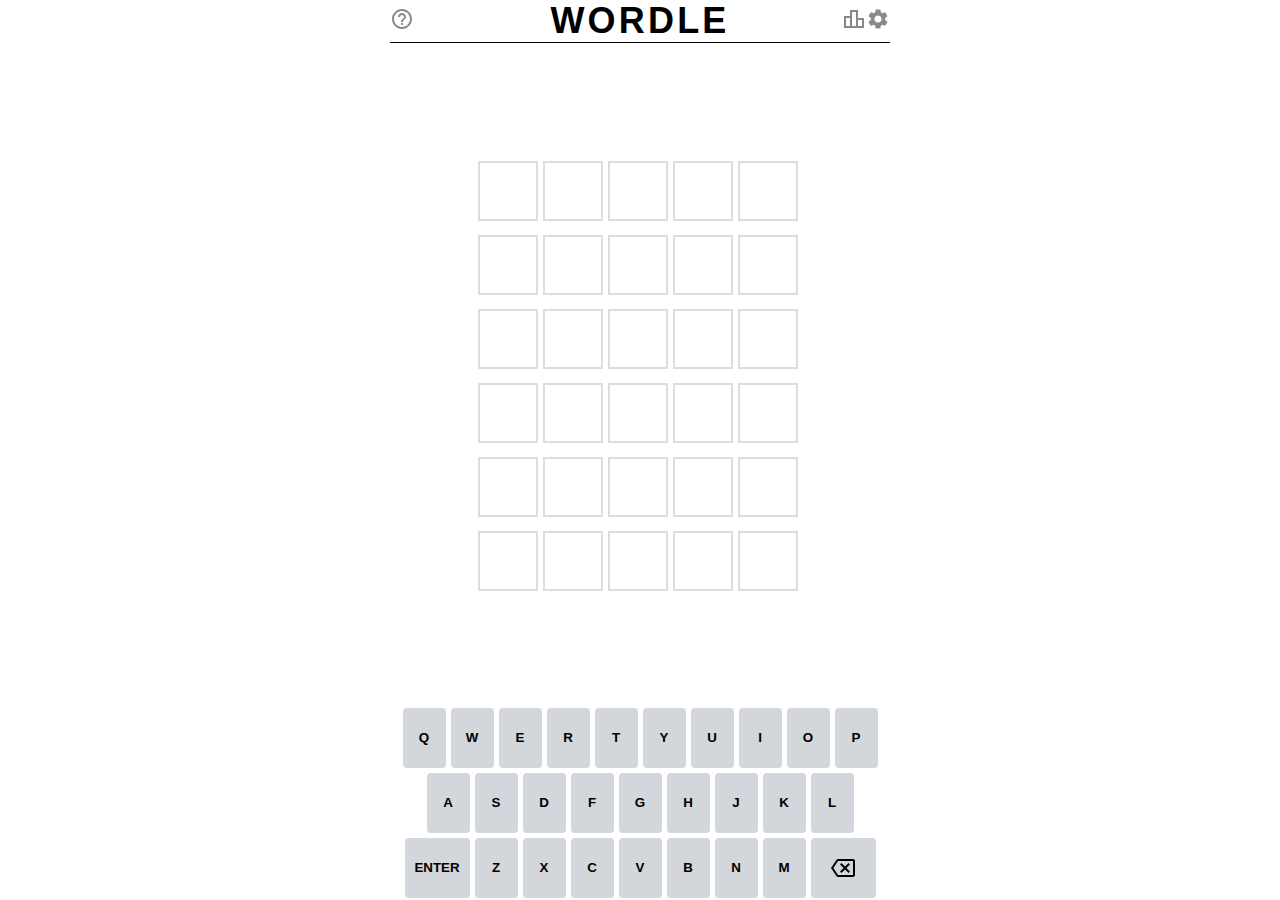
==== index.html @ 83757fde "Merge branch 'main' of https://github.com/manuelmanna/Wordle" ====
<!DOCTYPE html>
<html>

<head>
    <link rel="stylesheet" type="text/css" href="./static/js/grid.css">
    <meta charset="utf-8">
    <title>WORDLE</title>
    <style type="text/css">
    * {
        margin: 0;
        padding: 0;
        font-family: 'Clear Sans', 'Helvetica Neue', Arial, sans-serif;
    }

    header {
        display: flex;
        flex-direction: row;
        justify-content: space-between;
        align-items: center;
        width: 100%;
        border-bottom: 1px solid black;

    }

    #title {
        font-weight: 700;
        font-size: 36px;
        letter-spacing: 0.2rem;
        text-transform: uppercase;
        text-align: center;
    }

    .letterbox {
        width: 62px;
        height: 62px;
        border: 1px solid black;
        margin-right: 5px;
        margin-bottom: 5px;
    }

    #all {
        display: flex;
        flex-direction: column;
        align-items: center;
        justify-content: space-between;
    }

    #midcontainer .row {

        margin-left: auto;
        margin-right: auto;
        margin-top: 9px;
        display: flex;
        justify-content: space-between;
    }

    .letterbox {
        box-sizing: border-box;
        width: 60px;
        height: 60px;
        border: 2px solid #ddd;
        font-size: 24px;
        display: flex;
        align-items: center;
        justify-content: center;
        font-family: Helvetica, sans-serif;
        text-transform: uppercase;
        font-weight: 700;
    }

    #keyboard {
        max-width: 500px;
        margin-left: auto;
        margin-right: auto;
        display: flex;
        flex-wrap: wrap;
        justify-content: center;
        align-items: center;
    }

    .button {
        background-color: #d3d6da;
        box-sizing: border-box;
        display: flex;
        justify-content: center;
        align-items: center;
        border-radius: 4px;
        height: 60px;
        width: 43px;
        outline: none;
        border: none;
        padding: 0 5px;
        margin: 2.5px;
        font-weight: 700;
    }

    .button:hover {
        cursor: pointer;
    }

    #enter {
        width: 65px;
    }

    #backspace {
        width: 65px;
    }

    header div {
        flex: 1;
    }

    #lastcontainer {
        display: flex;
        justify-content: flex-end;
    }

    .hidden {
        display: none;
    }

    #errorletter {
        position: fixed;
        width: 100%;
        text-align: center;
        color: red;
        background-color: black;
        padding: 8px 8px;
    }
    </style>
</head>

<body>
    <div id="errorletter" class="hidden">
        <h2>Non abbastanza lettere</h2>
    </div>
    <section id="all" class="container">
        <header>
            <div>
                <a href=""><img src="./images/interrogativo.svg"></a>
            </div>
            <div>
                <h1 id="title">WORDLE</h1>
            </div>
            <div id="lastcontainer">
                <a href="#"><img src="./images/classifica.svg"></a>
                <a href="#"><img src="./images/settings.svg"></a>
            </div>
        </header>
        <div>
            <div id="midcontainer">
                <div class="row">
                    <div class="letterbox">
                    </div>
                    <div class="letterbox">
                    </div>
                    <div class="letterbox">
                    </div>
                    <div class="letterbox">
                    </div>
                    <div class="letterbox">
                    </div>
                </div>
                <div class="row">
                    <div class="letterbox">
                    </div>
                    <div class="letterbox">
                    </div>
                    <div class="letterbox">
                    </div>
                    <div class="letterbox">
                    </div>
                    <div class="letterbox">
                    </div>
                </div>
                <div class="row">
                    <div class="letterbox">
                    </div>
                    <div class="letterbox">
                    </div>
                    <div class="letterbox">
                    </div>
                    <div class="letterbox">
                    </div>
                    <div class="letterbox">
                    </div>
                </div>
                <div class="row">
                    <div class="letterbox">
                    </div>
                    <div class="letterbox">
                    </div>
                    <div class="letterbox">
                    </div>
                    <div class="letterbox">
                    </div>
                    <div class="letterbox">
                    </div>
                </div>
                <div class="row">
                    <div class="letterbox">
                    </div>
                    <div class="letterbox">
                    </div>
                    <div class="letterbox">
                    </div>
                    <div class="letterbox">
                    </div>
                    <div class="letterbox">
                    </div>
                </div>
                <div class="row">
                    <div class="letterbox">
                    </div>
                    <div class="letterbox">
                    </div>
                    <div class="letterbox">
                    </div>
                    <div class="letterbox">
                    </div>
                    <div class="letterbox">
                    </div>
                </div>
            </div>
        </div>
        <div id="keyboard">
            <button class="button Q">Q</button>
            <button class="button W">W</button>
            <button class="button E">E</button>
            <button class="button R">R</button>
            <button class="button T">T</button>
            <button class="button Y">Y</button>
            <button class="button U">U</button>
            <button class="button I">I</button>
            <button class="button O">O</button>
            <button class="button P">P</button>
            <button class="button A">A</button>
            <button class="button S">S</button>
            <button class="button D">D</button>
            <button class="button F">F</button>
            <button class="button G">G</button>
            <button class="button H">H</button>
            <button class="button J">J</button>
            <button class="button K">K</button>
            <button class="button L">L</button>
            <button class="button enter" id="enter">ENTER</button>
            <button class="button Z">Z</button>
            <button class="button X">X</button>
            <button class="button C">C</button>
            <button class="button V">V</button>
            <button class="button B">B</button>
            <button class="button N">N</button>
            <button class="button M">M</button>
            <button class="button delete" id="backspace"><img src="./images/backspace.svg"></button>
        </div>
    </section>
    <script type="text/javascript">
    function getRandomInt(min, max) {
        min = Math.ceil(min);
        max = Math.floor(max);
        return Math.floor(Math.random() * (max - min + 1)) + min;
    }


    let index = 0;
    let word = [];
    let erroreletter = document.querySelector("#errorletter")
    let vocabulary = ["citta", "treno", "isdft", "pausa"]
    let chosenword = vocabulary[0]
    let keyboardletters = document.querySelectorAll(".button")

    let selectedWord = vocabulary[getRandomInt(0, vocabulary.length - 1)]

    function fillLetter(value) {
        /* RIEMPIRE LA LETTERA CORRENTE */
        // [ "", "", "", "", "" ]
        word[index] = value

        let currentRow = document.querySelectorAll('.row')[0]

        currentRow.children[index].innerHTML = value
        index++
    }

    function checkWord() {
        let parolauser = ""
        if (word.length === 5) {
            for (let i = 0; i < word.length; i++) {
                parolauser = parolauser + word[i]
            }
            if (parolauser.toUpperCase() === chosenword.toUpperCase()) {
                console.log("TROVATA")
            } else {
                console.log("NON TROVATA RIPROVA")
            }
        } else {
            errorletter.classList.remove("hidden")
            setTimeout(function() {
                erroreletter.classList.add("hidden")
            }, 1250)
        }

    }

    function eraseLetter() {
        // cancella l'ultima lettera inserita e aggiorna la riga
        if (index > 0) {
            index--
            let currentRow = document.querySelectorAll('.row')[0]
            console.log(word)
            word.pop()
            currentRow.children[index].innerHTML = " "


        }



    }

    function checkinput(event) {
        let inseribile = true
        if (event >= 65 && event <= 90 || event === 13 || event === 8) {
            return inseribile
        } else {
            inseribile = false
            return inseribile
        }
    }
    document.addEventListener('keydown', function(e) {
        erroreletter.classList.add("hidden")
        if (checkinput(e.keyCode)) {
            if (e.key === 'Enter') {
                checkWord()
            } else if (e.key === 'Backspace') {
                eraseLetter()
            } else if (index < 5) {
                fillLetter(e.key)
            }
        }
    });
    //Prova event listener per la tastiera su schermo 1.0 (sicuramente c'è un modo per migliorarlo)
    /* 
	Cose da risolvere:
	-Funzione del backspace: cancella solo l'utlima lettera (solo se si usa quello della tastiera)

    */
    for (let i = 0; i < keyboardletters.length; i++) {
        let key = keyboardletters[i]
        key.addEventListener("click", function(e) {
            let letterkey = ""
            if (keyboardletters[i].classList.contains("A")) {
                letterkey = "A"
            } else if (keyboardletters[i].classList.contains("B")) {
                letterkey = "B"
            } else if (keyboardletters[i].classList.contains("C")) {
                letterkey = "C"
            } else if (keyboardletters[i].classList.contains("D")) {
                letterkey = "D"
            } else if (keyboardletters[i].classList.contains("E")) {
                letterkey = "E"
            } else if (keyboardletters[i].classList.contains("F")) {
                letterkey = "F"
            } else if (keyboardletters[i].classList.contains("G")) {
                letterkey = "G"
            } else if (keyboardletters[i].classList.contains("H")) {
                letterkey = "H"
            } else if (keyboardletters[i].classList.contains("I")) {
                letterkey = "I"
            } else if (keyboardletters[i].classList.contains("J")) {
                letterkey = "J"
            } else if (keyboardletters[i].classList.contains("K")) {
                letterkey = "K"
            } else if (keyboardletters[i].classList.contains("L")) {
                letterkey = "L"
            } else if (keyboardletters[i].classList.contains("M")) {
                letterkey = "M"
            } else if (keyboardletters[i].classList.contains("N")) {
				letterkey = "N"
            } else if (keyboardletters[i].classList.contains("O")) {
            	letterkey = "O"
            } else if (keyboardletters[i].classList.contains("P")) {
				letterkey = "P"
            } else if (keyboardletters[i].classList.contains("Q")) {
            	letterkey = "Q"
            } else if (keyboardletters[i].classList.contains("R")) {
				letterkey = "R"
            } else if (keyboardletters[i].classList.contains("S")) {
            	letterkey = "S"
            } else if (keyboardletters[i].classList.contains("T")) {
            	letterkey = "T"
            } else if (keyboardletters[i].classList.contains("U")) {
            	letterkey = "U"
            } else if (keyboardletters[i].classList.contains("V")) {
            	letterkey = "V"
            } else if (keyboardletters[i].classList.contains("W")) {
            	letterkey = "W"
            } else if (keyboardletters[i].classList.contains("X")) {
            	letterkey = "X"
            } else if (keyboardletters[i].classList.contains("Y")) {
            	letterkey = "Y"
            } else if (keyboardletters[i].classList.contains("Z")) {
            	letterkey = "Z"
            }
            if(keyboardletters[i].classList.contains("enter")) {
            	checkWord()
            }else if(keyboardletters[i].classList.contains("delete")) {
            	eraseLetter()
            }else if(index < 5) {
                fillLetter(letterkey)
            }
            
        })
    }
    </script>
</body>

</html>
---- static/js/grid.css ----
.container{
	width: 500px;
	margin-left: auto;
	margin-right: auto;
	height: 100vh;
	}
.container > .row{
	display: flex;
	flex-direction: row;
	margin: 0;
	padding: 0;
}
.container > .row > .col-1{
	flex-basis: 100%;
	flex-grow: 0;
	flex-shrink: 0;
}

.container > .row > .col-2{
	flex-basis: calc(100%/2);
	flex-grow: 0;
	flex-shrink: 0;
}
.container > .row > .col-3{
	flex-basis: calc(100%/3);
	flex-grow: 0;
	flex-shrink: 0;
}
.container > .row > .col-4{
	flex-basis: calc(100%/4);
	flex-grow: 0;
	flex-shrink: 0;
}

.container > .row > .col-5{
	flex-basis: calc(100%/5);
	flex-grow: 0;
	flex-shrink: 0;
}
.container > .row > .col-6{
	flex-basis: calc(100%/6);
	flex-grow: 0;
	flex-shrink: 0;
}
.container > .row > .col-7{
	flex-basis: calc(100%/7);
	flex-grow: 0;
	flex-shrink: 0;
}

.container > .row > .col-8{
	flex-basis: calc(100%/8);
	flex-grow: 0;
	flex-shrink: 0;
}
.container > .row > .col-9{
	flex-basis: calc(100%/9);
	flex-grow: 0;
	flex-shrink: 0;
}
.container > .row > .col-10{
	flex-basis: calc(100%/10);
	flex-grow: 0;
	flex-shrink: 0;
}

.container > .row > .col-11{
	flex-basis: calc(100%/11);
	flex-grow: 0;
	flex-shrink: 0;
}
.container > .row > .col-12{
	flex-basis: calc(100%/12);
	flex-grow: 0;
	flex-shrink: 0;
}
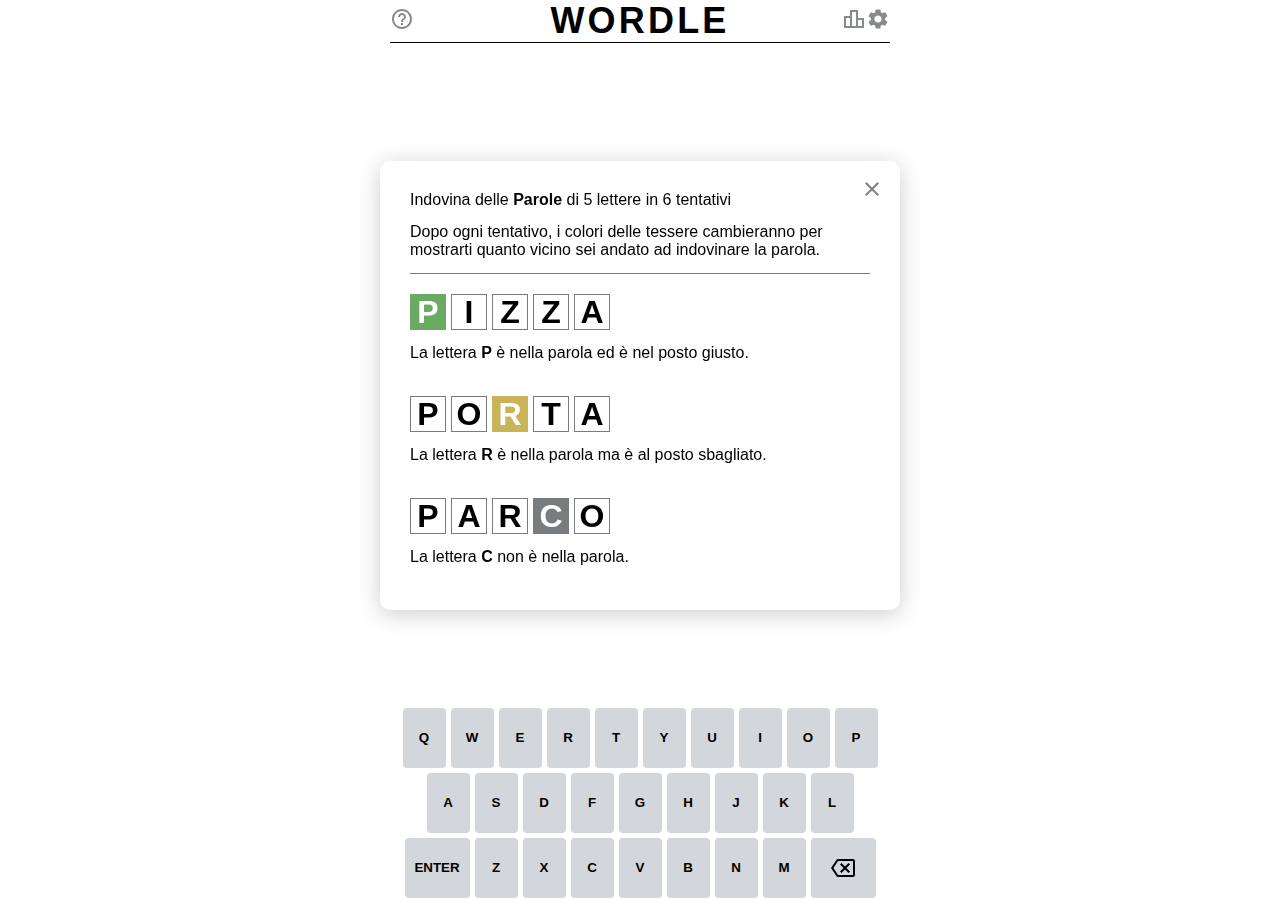
==== commit 89651ee1: "New feature" ====
--- a/index.html
+++ b/index.html
@@ -38,8 +38,11 @@
         margin-bottom: 5px;
     }
 
+    .flex {
+        display: flex;
+    }
+
     #all {
-        display: flex;
         flex-direction: column;
         align-items: center;
         justify-content: space-between;
@@ -119,25 +122,115 @@
         display: none;
     }
 
-    #errorletter {
+    .selectedletter {
+        border: 2px solid #000000;
+    }
+
+    .outputmessages {
         position: fixed;
-        width: 100%;
+        top: 10%;
+        left: 50%;
+        transform: translate(-50%, 0);
         text-align: center;
-        color: red;
         background-color: black;
-        padding: 8px 8px;
+        padding: 10px 10px 10px 10px;
+        border-radius: 10px;
+        font-weight: bold;
+        color: #ffffff;
+        font-size: 16px;
+    }
+
+    .yellow {
+        background-color: #c9b458;
+        font-weight: bold;
+        color: #ffffff;
+        border: none;
+    }
+
+    .green {
+        background-color: #6aaa64;
+        font-weight: bold;
+        color: #ffffff;
+        border: none;
+    }
+
+    .gray {
+        background-color: #787c7e;
+        font-weight: bold;
+        color: #ffffff;
+        border: none;
+    }
+
+    #tutorial {
+        position: fixed;
+        left: 50%;
+        transform: translate(-50%, 0);
+        background-color: #ffffff;
+        padding: 10px 10px 10px 10px;
+        border-radius: 10px;
+        color: #000000;
+        font-size: 16px;
+        width: 500px;
+        box-shadow: 0 4px 23px 0 rgb(0 0 0 / 20%);
+    }
+
+    #tutorialcontainer {
+        padding: 20px 20px 20px 20px;
+    }
+
+    #tutorialheader {
+        text-align: end;
+        position: absolute;
+        top: 16px;
+        right: 16px;
+    }
+
+    .tutorialtexts {
+        color: #000;
+        margin-bottom: 14px;
+    }
+
+    #tutorialcontent {
+        border-bottom: 1px solid #787c7e;
+        text-align: start;
+    }
+
+    .esempi {
+        display: flex;
+        flex-direction: row;
+        align-items: center;
+        justify-content: flex-start;
+    }
+
+    .lettercontainer {
+        margin-right: 5px;
+        width: 36px;
+        height: 36px;
+        display: flex;
+        align-items: center;
+        justify-content: center;
+        margin-top: 20px;
+        font-weight: bold;
+        font-size: 32px;
+        box-sizing: border-box;
+    }
+
+    .exampleletters {
+        border: 1px solid #787c7e;
+    }
+
+    #esempicontainer p {
+        margin-top: 14px;
+        margin-bottom: 14px;
     }
     </style>
 </head>
 
 <body>
-    <div id="errorletter" class="hidden">
-        <h2>Non abbastanza lettere</h2>
-    </div>
-    <section id="all" class="container">
+    <section id="all" class="container flex">
         <header>
             <div>
-                <a href=""><img src="./images/interrogativo.svg"></a>
+                <a href="#"><img src="./images/interrogativo.svg"></a>
             </div>
             <div>
                 <h1 id="title">WORDLE</h1>
@@ -149,6 +242,87 @@
         </header>
         <div>
             <div id="midcontainer">
+                <div id="tutorial" class="">
+                    <div id="tutorialcontainer">
+                        <div id="tutorialheader">
+                            <div>
+                               <a href="#"  id="tutorialclose"><img src="./images/cross.svg"></a>
+                            </div>
+                        </div>
+                        <div id="tutorialcontent">
+                            <p class="tutorialtexts">Indovina delle <strong>Parole</strong> di 5 lettere in 6 tentativi</p>
+                            <p class="tutorialtexts">Dopo ogni tentativo, i colori delle tessere cambieranno per mostrarti quanto vicino sei andato ad indovinare la parola.</p>
+                        </div>
+                        <div id="esempicontainer">
+                            <div class="esempi">
+                                <div class="lettercontainer green">
+                                    <p>P</p>
+                                </div>
+                                <div class="lettercontainer exampleletters">
+                                    <p>I</p>
+                                </div>
+                                <div class="lettercontainer exampleletters">
+                                    <p>Z</p>
+                                </div>
+                                <div class="lettercontainer exampleletters">
+                                    <p>Z</p>
+                                </div>
+                                <div class="lettercontainer exampleletters">
+                                    <p>A</p>
+                                </div>
+                            </div>
+                            <p>La lettera <strong>P</strong> è nella parola ed è nel posto giusto.</p>
+                            <div class="esempi">
+                                <div class="lettercontainer exampleletters">
+                                    <p>P</p>
+                                </div>
+                                <div class="lettercontainer exampleletters">
+                                    <p>O</p>
+                                </div>
+                                <div class="lettercontainer yellow">
+                                    <p>R</p>
+                                </div>
+                                <div class="lettercontainer exampleletters">
+                                    <p>T</p>
+                                </div>
+                                <div class="lettercontainer exampleletters">
+                                    <p>A</p>
+                                </div>
+                            </div>
+                            <p>La lettera <strong>R</strong> è nella parola ma è al posto sbagliato.</p>
+                            <div class="esempi">
+                                <div class="lettercontainer exampleletters">
+                                    <p>P</p>
+                                </div>
+                                <div class="lettercontainer exampleletters">
+                                    <p>A</p>
+                                </div>
+                                <div class="lettercontainer exampleletters">
+                                    <p>R</p>
+                                </div>
+                                <div class="lettercontainer gray">
+                                    <p>C</p>
+                                </div>
+                                <div class="lettercontainer exampleletters">
+                                    <p>O</p>
+                                </div>
+                            </div>
+                            <p>La lettera <strong>C</strong> non è nella parola.</p>
+                        </div>
+                    </div>
+                </div>
+                <div id="errorletter" class="hidden outputmessages">
+                    <h2>Non abbastanza lettere</h2>
+                </div>
+                <div id="errorinexistentword" class="hidden outputmessages">
+                    <h2>La parola inserita non esiste</h2>
+                </div>
+                <div id="haiperso" class="hidden outputmessages">
+                    <h2>Hai perso!</h2>
+                </div>
+                <div id="winmsg" class="hidden outputmessages">
+                    <h2>Congratulazioni! Hai Vinto!</h2>
+                </div>
                 <div class="row">
                     <div class="letterbox">
                     </div>
@@ -224,36 +398,43 @@
             </div>
         </div>
         <div id="keyboard">
-            <button class="button Q">Q</button>
-            <button class="button W">W</button>
-            <button class="button E">E</button>
-            <button class="button R">R</button>
-            <button class="button T">T</button>
-            <button class="button Y">Y</button>
-            <button class="button U">U</button>
-            <button class="button I">I</button>
-            <button class="button O">O</button>
-            <button class="button P">P</button>
-            <button class="button A">A</button>
-            <button class="button S">S</button>
-            <button class="button D">D</button>
-            <button class="button F">F</button>
-            <button class="button G">G</button>
-            <button class="button H">H</button>
-            <button class="button J">J</button>
-            <button class="button K">K</button>
-            <button class="button L">L</button>
-            <button class="button enter" id="enter">ENTER</button>
-            <button class="button Z">Z</button>
-            <button class="button X">X</button>
-            <button class="button C">C</button>
-            <button class="button V">V</button>
-            <button class="button B">B</button>
-            <button class="button N">N</button>
-            <button class="button M">M</button>
-            <button class="button delete" id="backspace"><img src="./images/backspace.svg"></button>
+            <button class="button" data-letter="Q">Q</button>
+            <button class="button" data-letter="W">W</button>
+            <button class="button" data-letter="E">E</button>
+            <button class="button" data-letter="R">R</button>
+            <button class="button" data-letter="T">T</button>
+            <button class="button" data-letter="Y">Y</button>
+            <button class="button" data-letter="U">U</button>
+            <button class="button" data-letter="I">I</button>
+            <button class="button" data-letter="O">O</button>
+            <button class="button" data-letter="P">P</button>
+            <button class="button" data-letter="A">A</button>
+            <button class="button" data-letter="S">S</button>
+            <button class="button" data-letter="D">D</button>
+            <button class="button" data-letter="F">F</button>
+            <button class="button" data-letter="G">G</button>
+            <button class="button" data-letter="H">H</button>
+            <button class="button" data-letter="J">J</button>
+            <button class="button" data-letter="K">K</button>
+            <button class="button" data-letter="L">L</button>
+            <button class="button enter" id="enter" data-letter="ENTER">ENTER</button>
+            <button class="button" data-letter="Z">Z</button>
+            <button class="button" data-letter="X">X</button>
+            <button class="button" data-letter="C">C</button>
+            <button class="button" data-letter="V">V</button>
+            <button class="button" data-letter="B">B</button>
+            <button class="button" data-letter="N">N</button>
+            <button class="button" data-letter="M">M</button>
+            <button class="button delete" id="backspace" data-letter="BACKSPACE"><img src="./images/backspace.svg"></button>
         </div>
     </section>
+    <section id="settingspage" class="container hidden">
+        <!--Work in progress-->
+    </section>
+    <section id="helppage" class="container hidden">
+        <!--Work in progress-->
+    </section>
+    <script src="./static/js/italianwords.js"></script>
     <script type="text/javascript">
     function getRandomInt(min, max) {
         min = Math.ceil(min);
@@ -265,19 +446,22 @@
     let index = 0;
     let word = [];
     let erroreletter = document.querySelector("#errorletter")
-    let vocabulary = ["citta", "treno", "isdft", "pausa"]
-    let chosenword = vocabulary[0]
+    let chosenword = vocabulary[getRandomInt(0, vocabulary.length - 1)]
     let keyboardletters = document.querySelectorAll(".button")
-
+    let rowindex = 0
+    let currentRow = document.querySelectorAll('.row')[rowindex]
     let selectedWord = vocabulary[getRandomInt(0, vocabulary.length - 1)]
+    let tentativi = 0
+    let trovata = false
+    let inexword = document.querySelector("#errorinexistentword")
+    let win = document.querySelector("#winmsg")
+    let closetutorial = document.querySelector("#tutorialclose")
 
     function fillLetter(value) {
-        /* RIEMPIRE LA LETTERA CORRENTE */
-        // [ "", "", "", "", "" ]
-        word[index] = value
-
-        let currentRow = document.querySelectorAll('.row')[0]
-
+        word[index] = value.toUpperCase()
+
+
+        currentRow.children[index].classList.add("selectedletter")
         currentRow.children[index].innerHTML = value
         index++
     }
@@ -289,27 +473,25 @@
                 parolauser = parolauser + word[i]
             }
             if (parolauser.toUpperCase() === chosenword.toUpperCase()) {
-                console.log("TROVATA")
+                trovata = true
+                return true
             } else {
-                console.log("NON TROVATA RIPROVA")
-            }
-        } else {
-            errorletter.classList.remove("hidden")
-            setTimeout(function() {
-                erroreletter.classList.add("hidden")
-            }, 1250)
-        }
-
-    }
+                trovata = false
+                return false
+            }
+        }
+
+    }
+
+
+
 
     function eraseLetter() {
-        // cancella l'ultima lettera inserita e aggiorna la riga
         if (index > 0) {
             index--
-            let currentRow = document.querySelectorAll('.row')[0]
-            console.log(word)
             word.pop()
             currentRow.children[index].innerHTML = " "
+            currentRow.children[index].classList.remove("selectedletter")
 
 
         }
@@ -327,92 +509,155 @@
             return inseribile
         }
     }
+
+    function changerow() {
+        if (rowindex < 5) {
+            rowindex++
+            currentRow = document.querySelectorAll('.row')[rowindex]
+            word = []
+            index = 0
+        }
+    }
+
+    function colorelettere() {
+        let uguale = false
+        for (let s = 0; s < word.length; s++) {
+            let uguale = false
+            for (let f = 0; f < word.length; f++) {
+                if (word[s].toUpperCase() === chosenword[f].toUpperCase()) {
+                    currentRow.children[s].classList.remove("gray")
+                    currentRow.children[s].classList.add("yellow")
+                    for (let u = 0; u < keyboardletters.length; u++) {
+                        if (word[s] === keyboardletters[u].dataset.letter) {
+                            keyboardletters[u].classList.remove("gray")
+                            keyboardletters[u].classList.add("yellow")
+                        }
+                    }
+                    uguale = true
+                } else if (uguale === false) {
+                    currentRow.children[s].classList.add("gray")
+                    currentRow.children[s].classList.remove("yellow")
+                    for (let u = 0; u < keyboardletters.length; u++) {
+                        if (word[s] === keyboardletters[u].dataset.letter) {
+                            keyboardletters[u].classList.remove("yellow")
+                            keyboardletters[u].classList.add("gray")
+                        }
+                    }
+                }
+            }
+        }
+        for (let h = 0; h < word.length; h++) {
+            if (word[h].toUpperCase() === chosenword[h].toUpperCase()) {
+                currentRow.children[h].classList.remove("yellow")
+                currentRow.children[h].classList.remove("gray")
+                currentRow.children[h].classList.add("green")
+
+                for (let u = 0; u < keyboardletters.length; u++) {
+                    if (word[h] === keyboardletters[u].dataset.letter) {
+                        keyboardletters[u].classList.remove("gray")
+                        keyboardletters[u].classList.remove("yellow")
+                        keyboardletters[u].classList.add("green")
+                    }
+                }
+            }
+        }
+    }
+
+    function existingword() {
+        let userword = ""
+        let flag = false
+        if (word.length === 5) {
+            for (let i = 0; i < word.length; i++) {
+                userword += word[i]
+            }
+
+            for (let j = 0; j < vocabulary.length; j++) {
+                if (userword.toUpperCase() === vocabulary[j].toUpperCase()) {
+                    flag = true
+                }
+            }
+            if (flag === false) {
+                inexword.classList.remove("hidden")
+                setTimeout(function() {
+                    inexword.classList.add("hidden")
+                }, 1250)
+            }
+        } else {
+            errorletter.classList.remove("hidden")
+            setTimeout(function() {
+                erroreletter.classList.add("hidden")
+            }, 1250)
+            flag = false
+        }
+        return flag
+    }
+
+    function checkwin() {
+        let displayperso = document.querySelector("#haiperso")
+        if (trovata) {
+            win.classList.remove("hidden")
+        } else if (tentativi === 5) {
+            displayperso.classList.remove("hidden")
+        }
+    }
     document.addEventListener('keydown', function(e) {
         erroreletter.classList.add("hidden")
         if (checkinput(e.keyCode)) {
             if (e.key === 'Enter') {
-                checkWord()
+                if (tentativi <= 5 && trovata === false) {
+                    if (existingword()) {
+                        colorelettere()
+                        if (checkWord()) {
+                            checkwin()
+                        } else if (tentativi === 5) {
+                            checkwin()
+                        }
+                        if (word.length === 5) {
+                            tentativi++
+                            changerow()
+                        }
+                    }
+                }
             } else if (e.key === 'Backspace') {
                 eraseLetter()
-            } else if (index < 5) {
+            } else if (index < 5 && trovata === false) {
                 fillLetter(e.key)
             }
         }
     });
-    //Prova event listener per la tastiera su schermo 1.0 (sicuramente c'è un modo per migliorarlo)
-    /* 
-	Cose da risolvere:
-	-Funzione del backspace: cancella solo l'utlima lettera (solo se si usa quello della tastiera)
-
-    */
     for (let i = 0; i < keyboardletters.length; i++) {
         let key = keyboardletters[i]
         key.addEventListener("click", function(e) {
-            let letterkey = ""
-            if (keyboardletters[i].classList.contains("A")) {
-                letterkey = "A"
-            } else if (keyboardletters[i].classList.contains("B")) {
-                letterkey = "B"
-            } else if (keyboardletters[i].classList.contains("C")) {
-                letterkey = "C"
-            } else if (keyboardletters[i].classList.contains("D")) {
-                letterkey = "D"
-            } else if (keyboardletters[i].classList.contains("E")) {
-                letterkey = "E"
-            } else if (keyboardletters[i].classList.contains("F")) {
-                letterkey = "F"
-            } else if (keyboardletters[i].classList.contains("G")) {
-                letterkey = "G"
-            } else if (keyboardletters[i].classList.contains("H")) {
-                letterkey = "H"
-            } else if (keyboardletters[i].classList.contains("I")) {
-                letterkey = "I"
-            } else if (keyboardletters[i].classList.contains("J")) {
-                letterkey = "J"
-            } else if (keyboardletters[i].classList.contains("K")) {
-                letterkey = "K"
-            } else if (keyboardletters[i].classList.contains("L")) {
-                letterkey = "L"
-            } else if (keyboardletters[i].classList.contains("M")) {
-                letterkey = "M"
-            } else if (keyboardletters[i].classList.contains("N")) {
-				letterkey = "N"
-            } else if (keyboardletters[i].classList.contains("O")) {
-            	letterkey = "O"
-            } else if (keyboardletters[i].classList.contains("P")) {
-				letterkey = "P"
-            } else if (keyboardletters[i].classList.contains("Q")) {
-            	letterkey = "Q"
-            } else if (keyboardletters[i].classList.contains("R")) {
-				letterkey = "R"
-            } else if (keyboardletters[i].classList.contains("S")) {
-            	letterkey = "S"
-            } else if (keyboardletters[i].classList.contains("T")) {
-            	letterkey = "T"
-            } else if (keyboardletters[i].classList.contains("U")) {
-            	letterkey = "U"
-            } else if (keyboardletters[i].classList.contains("V")) {
-            	letterkey = "V"
-            } else if (keyboardletters[i].classList.contains("W")) {
-            	letterkey = "W"
-            } else if (keyboardletters[i].classList.contains("X")) {
-            	letterkey = "X"
-            } else if (keyboardletters[i].classList.contains("Y")) {
-            	letterkey = "Y"
-            } else if (keyboardletters[i].classList.contains("Z")) {
-            	letterkey = "Z"
-            }
-            if(keyboardletters[i].classList.contains("enter")) {
-            	checkWord()
-            }else if(keyboardletters[i].classList.contains("delete")) {
-            	eraseLetter()
-            }else if(index < 5) {
-                fillLetter(letterkey)
-            }
-            
+            let lettera = e.currentTarget.dataset.letter
+            if (lettera === "BACKSPACE") {
+                eraseLetter()
+            } else if (lettera === "ENTER") {
+                if (tentativi <= 5 && trovata === false) {
+                    if (existingword()) {
+                        colorelettere()
+                        if (checkWord()) {
+                            checkwin()
+                            console.log("gioco finito GG")
+                        } else if (tentativi === 5) {
+                            checkwin()
+                        }
+                        if (word.length === 5) {
+                            tentativi++
+                            changerow()
+                        }
+                    }
+                }
+            } else if (index < 5 && trovata === false) {
+                fillLetter(lettera)
+            }
         })
     }
+    closetutorial.addEventListener("click",function(e){
+        e.preventDefault()
+        let tutorialpage = document.querySelector("#tutorial")
+        tutorialpage.classList.add("hidden")
+    })
     </script>
 </body>
 
-</html>
+</html>